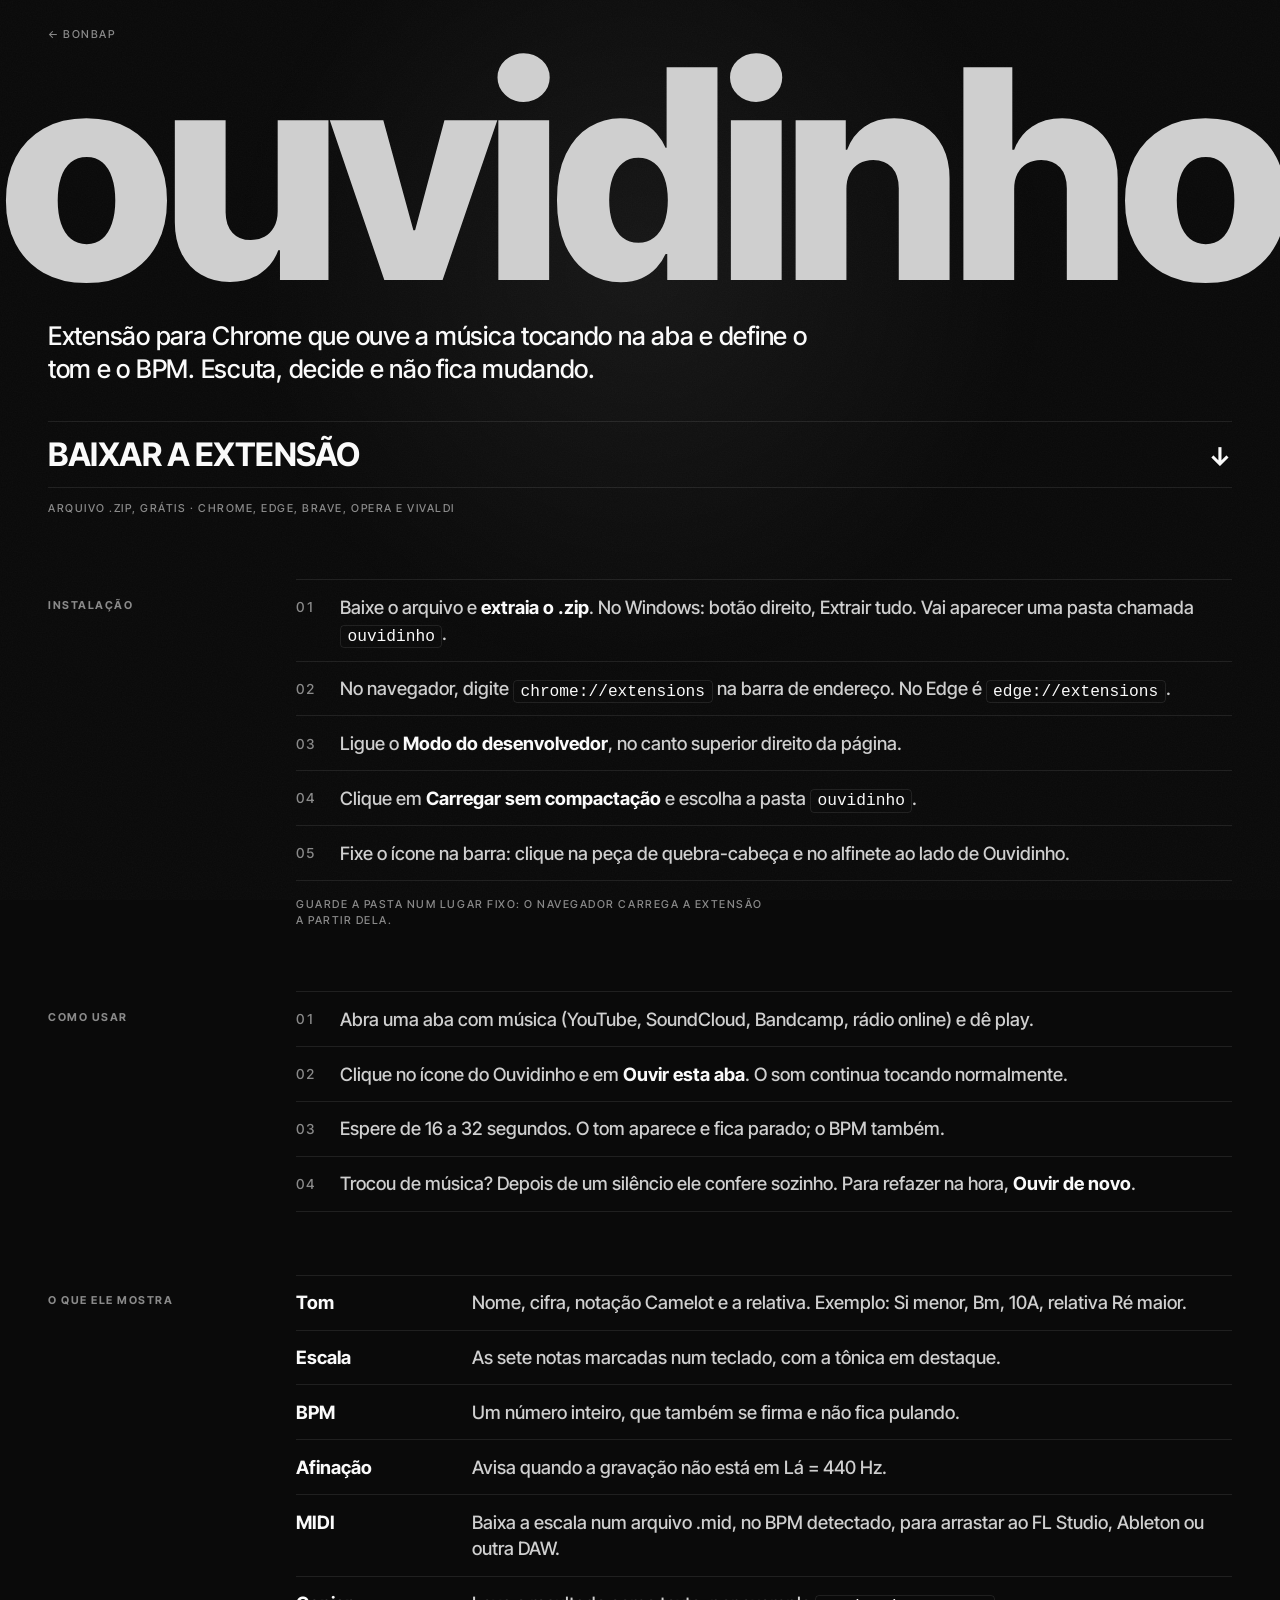
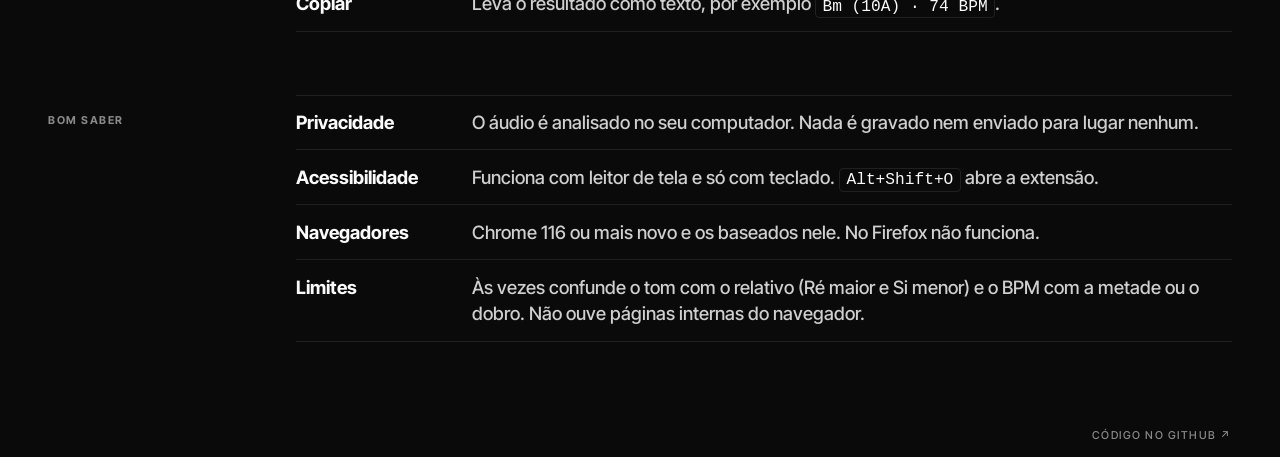
==== docs/index.html @ ad5f0a23 "Ouvidinho 1.1.0: define o tom e o BPM do áudio da aba Extensão para Chrome que escuta a aba por 8 co" ====
<!doctype html>
<html lang="pt-BR">
<head>
<meta charset="utf-8">
<meta name="viewport" content="width=device-width, initial-scale=1">
<meta name="theme-color" content="#0a0a0a">
<title>ouvidinho — bonbap</title>
<meta name="description" content="Extensão para Chrome que ouve a música da aba e define o tom e o BPM. Download e manual de instalação.">
<link rel="canonical" href="https://bonbap.com.br/ouvidinho/">
<meta property="og:type" content="website">
<meta property="og:title" content="ouvidinho — bonbap">
<meta property="og:description" content="Extensão para Chrome que ouve a música da aba e define o tom e o BPM.">
<meta property="og:url" content="https://bonbap.com.br/ouvidinho/">
<meta property="og:locale" content="pt_BR">
<link rel="icon" href="data:image/svg+xml,<svg xmlns='http://www.w3.org/2000/svg' viewBox='0 0 32 32'><rect width='32' height='32' rx='7' fill='%231c1c1c'/><g stroke-width='2.8' stroke-linecap='round'><path d='M6.4 13v6M11.2 10v12M20.8 10v12M25.6 13v6' stroke='%23f2f2ee'/><path d='M16 6.8v18.4' stroke='%23f76b1c'/></g></svg>">
<link rel="preconnect" href="https://fonts.googleapis.com">
<link rel="preconnect" href="https://fonts.gstatic.com" crossorigin>
<link rel="stylesheet" href="https://fonts.googleapis.com/css2?family=Inter+Tight:wght@500;700;800&display=swap">

<style>
:root {
  color-scheme: dark;
  --bg: #0a0a0a;
  --fg: #fafafa;
  --solid: #cfcfcf;
  --dim: #464646;
  --muted: #8a8a8a;
  --line: rgba(255, 255, 255, .09);
  --pad: clamp(1.25rem, 4vw, 3rem);
  --ease: cubic-bezier(.22, 1, .36, 1);
}

*, *::before, *::after { box-sizing: border-box; }

body {
  margin: 0;
  min-height: 100svh;
  display: flex;
  flex-direction: column;
  background: var(--bg);
  color: var(--fg);
  font: 500 16px/1.5 "Inter Tight", ui-sans-serif, system-ui, -apple-system, "Segoe UI", sans-serif;
  -webkit-font-smoothing: antialiased;
  overflow-x: hidden;
}

.layer { position: fixed; inset: 0; pointer-events: none; z-index: -1; }

.layer--glow {
  background: radial-gradient(42rem 42rem at var(--mx, 50%) var(--my, 30%),
              rgba(255, 255, 255, .055), transparent 62%);
}

.layer--grain {
  opacity: .035;
  background-image: url("data:image/svg+xml,<svg xmlns='http://www.w3.org/2000/svg' width='160' height='160'><filter id='n'><feTurbulence type='fractalNoise' baseFrequency='.8' numOctaves='3'/><feColorMatrix type='saturate' values='0'/></filter><rect width='160' height='160' filter='url(%23n)'/></svg>");
}

.small {
  font-size: .68rem;
  font-weight: 500;
  letter-spacing: .14em;
  text-transform: uppercase;
  color: var(--muted);
}

a.small {
  text-decoration: none;
  transition: color .3s ease;
}

a.small:hover, a.small:focus-visible { color: var(--fg); }

.top { padding: clamp(.9rem, 2.2vh, 1.6rem) var(--pad) 0; }

main { flex: 1; }

.mark {
  padding: clamp(.75rem, 2.5vh, 2.5rem) 0 0;
  overflow: hidden;
}

.mark h1 {
  display: block;
  width: max-content;
  margin: 0;
  white-space: nowrap;
  line-height: .74;
  letter-spacing: -.035em;
  font-size: 21vw;
  font-weight: 800;
  color: var(--solid);
}

.lede {
  max-width: 34em;
  margin: clamp(1.5rem, 4vh, 3rem) 0 0;
  padding: 0 var(--pad);
  font-size: clamp(1.15rem, 2.2vw, 1.6rem);
  line-height: 1.3;
  letter-spacing: -.01em;
}

.get {
  margin-top: clamp(1.5rem, 4vh, 3rem);
  padding: 0 var(--pad);
}

.door {
  display: flex;
  align-items: baseline;
  justify-content: space-between;
  gap: 1.5rem;
  padding: clamp(.8rem, 1.6vh, 1.4rem) 0;
  border-top: 1px solid var(--line);
  border-bottom: 1px solid var(--line);
  color: var(--fg);
  text-decoration: none;
  font-size: clamp(1.05rem, min(3vw, 3.6vh), 2.05rem);
  line-height: 1.1;
  font-weight: 700;
  letter-spacing: -.015em;
  text-transform: uppercase;
}

.door:focus-visible { outline: none; }
.door:focus-visible .label { text-decoration: underline; text-underline-offset: .35em; }

.label { transition: transform .5s var(--ease); }
.door:hover .label, .door:focus-visible .label { transform: translateX(clamp(4px, .8vw, 12px)); }

.arr {
  flex: none;
  font-size: .8em;
  transition: transform .5s var(--ease);
}

.door:hover .arr, .door:focus-visible .arr { transform: translateY(.2em); }

.get .small { margin: .75rem 0 0; }

.block {
  display: grid;
  grid-template-columns: minmax(0, 14rem) minmax(0, 1fr);
  gap: 1.5rem;
  padding: clamp(2.25rem, 7vh, 4.5rem) var(--pad) 0;
}

.block h2 {
  margin: 0;
  padding-top: 1.1rem;
  font-weight: 700;
}

.rows {
  margin: 0;
  padding: 0;
  list-style: none;
  counter-reset: step;
  border-bottom: 1px solid var(--line);
}

.rows li {
  display: grid;
  grid-template-columns: 2.75rem minmax(0, 1fr);
  padding: .85rem 0;
  border-top: 1px solid var(--line);
  color: var(--solid);
  font-size: clamp(1rem, 1.5vw, 1.15rem);
  line-height: 1.45;
}

ol.rows li::before {
  counter-increment: step;
  content: counter(step, decimal-leading-zero);
  padding-top: .25em;
  color: var(--muted);
  font-size: .75em;
  font-variant-numeric: tabular-nums;
  letter-spacing: .08em;
}

ul.rows li { grid-template-columns: minmax(6.5rem, 10rem) minmax(0, 1fr); gap: 1rem; }

.rows b, .rows strong {
  color: var(--fg);
  font-weight: 700;
}

code {
  padding: .1em .4em;
  border: 1px solid var(--line);
  border-radius: 4px;
  color: var(--fg);
  font: .88em/1 ui-monospace, "Cascadia Mono", Consolas, Menlo, monospace;
  white-space: nowrap;
}

.block p {
  max-width: 44em;
  margin: .9rem 0 0;
}

footer {
  display: flex;
  justify-content: flex-end;
  margin-top: clamp(2.5rem, 8vh, 5rem);
  padding: clamp(.6rem, 1.5vh, 1.4rem) var(--pad);
}

:focus-visible { outline: 2px solid var(--muted); outline-offset: 3px; }

@media (max-width: 47.999rem) {
  .block { grid-template-columns: minmax(0, 1fr); gap: .25rem; }
  .block h2 { padding: 0 0 .6rem; }
  ul.rows li { grid-template-columns: minmax(0, 1fr); gap: .1rem; }
}

@media (prefers-reduced-motion: no-preference) {
  .reveal { animation: rise 1s var(--ease) backwards; animation-delay: var(--d, 0s); }
  @keyframes rise { from { opacity: 0; transform: translateY(14px); } to { opacity: 1; transform: none; } }
}
</style>
</head>

<body>
  <div class="layer layer--glow"></div>
  <div class="layer layer--grain"></div>

  <header class="top">
    <a class="small" href="https://bonbap.com.br/">&larr; bonbap</a>
  </header>

  <main>
    <div class="mark reveal">
      <h1 data-fit>ouvidinho</h1>
    </div>

    <p class="lede reveal" style="--d:.15s">
      Extensão para Chrome que ouve a música tocando na aba e define o tom e o BPM.
      Escuta, decide e não fica mudando.
    </p>

    <div class="get reveal" style="--d:.25s">
      <a class="door" href="https://github.com/henribon/ouvidinho/releases/latest/download/ouvidinho.zip">
        <span class="label">Baixar a extensão</span>
        <span class="arr" aria-hidden="true">&#8595;</span>
      </a>
      <p class="small">Arquivo .zip, grátis &middot; Chrome, Edge, Brave, Opera e Vivaldi</p>
    </div>

    <section class="block" aria-labelledby="instalar">
      <h2 class="small" id="instalar">Instalação</h2>
      <div>
        <ol class="rows">
          <li><span>Baixe o arquivo e <strong>extraia o .zip</strong>. No Windows: botão direito, Extrair tudo. Vai aparecer uma pasta chamada <code>ouvidinho</code>.</span></li>
          <li><span>No navegador, digite <code>chrome://extensions</code> na barra de endereço. No Edge é <code>edge://extensions</code>.</span></li>
          <li><span>Ligue o <strong>Modo do desenvolvedor</strong>, no canto superior direito da página.</span></li>
          <li><span>Clique em <strong>Carregar sem compactação</strong> e escolha a pasta <code>ouvidinho</code>.</span></li>
          <li><span>Fixe o ícone na barra: clique na peça de quebra-cabeça e no alfinete ao lado de Ouvidinho.</span></li>
        </ol>
        <p class="small">Guarde a pasta num lugar fixo: o navegador carrega a extensão a partir dela.</p>
      </div>
    </section>

    <section class="block" aria-labelledby="usar">
      <h2 class="small" id="usar">Como usar</h2>
      <ol class="rows">
        <li><span>Abra uma aba com música (YouTube, SoundCloud, Bandcamp, rádio online) e dê play.</span></li>
        <li><span>Clique no ícone do Ouvidinho e em <strong>Ouvir esta aba</strong>. O som continua tocando normalmente.</span></li>
        <li><span>Espere de 16 a 32 segundos. O tom aparece e fica parado; o BPM também.</span></li>
        <li><span>Trocou de música? Depois de um silêncio ele confere sozinho. Para refazer na hora, <strong>Ouvir de novo</strong>.</span></li>
      </ol>
    </section>

    <section class="block" aria-labelledby="mostra">
      <h2 class="small" id="mostra">O que ele mostra</h2>
      <ul class="rows">
        <li><b>Tom</b><span>Nome, cifra, notação Camelot e a relativa. Exemplo: Si menor, Bm, 10A, relativa Ré maior.</span></li>
        <li><b>Escala</b><span>As sete notas marcadas num teclado, com a tônica em destaque.</span></li>
        <li><b>BPM</b><span>Um número inteiro, que também se firma e não fica pulando.</span></li>
        <li><b>Afinação</b><span>Avisa quando a gravação não está em Lá = 440 Hz.</span></li>
        <li><b>MIDI</b><span>Baixa a escala num arquivo .mid, no BPM detectado, para arrastar ao FL Studio, Ableton ou outra DAW.</span></li>
        <li><b>Copiar</b><span>Leva o resultado como texto, por exemplo <code>Bm (10A) · 74 BPM</code>.</span></li>
      </ul>
    </section>

    <section class="block" aria-labelledby="saber">
      <h2 class="small" id="saber">Bom saber</h2>
      <ul class="rows">
        <li><b>Privacidade</b><span>O áudio é analisado no seu computador. Nada é gravado nem enviado para lugar nenhum.</span></li>
        <li><b>Acessibilidade</b><span>Funciona com leitor de tela e só com teclado. <code>Alt+Shift+O</code> abre a extensão.</span></li>
        <li><b>Navegadores</b><span>Chrome 116 ou mais novo e os baseados nele. No Firefox não funciona.</span></li>
        <li><b>Limites</b><span>Às vezes confunde o tom com o relativo (Ré maior e Si menor) e o BPM com a metade ou o dobro. Não ouve páginas internas do navegador.</span></li>
      </ul>
    </section>
  </main>

  <footer>
    <a class="small" href="https://github.com/henribon/ouvidinho">código no github &#8599;</a>
  </footer>

<script>
(() => {
  const BASE_FONT_SIZE = 200;
  const GLOW_EASING = .07;
  const GLOW_REST_DISTANCE = .1;

  const title = document.querySelector('[data-fit]');
  const glow = document.querySelector('.layer--glow');

  const fitTitle = () => {
    const available = title.parentElement.clientWidth;
    title.style.fontSize = `${BASE_FONT_SIZE}px`;
    const natural = title.getBoundingClientRect().width;
    if (available && natural) title.style.fontSize = `${(BASE_FONT_SIZE * available / natural).toFixed(2)}px`;
  };

  const oncePerFrame = (task) => {
    let scheduled = false;
    return () => {
      if (scheduled) return;
      scheduled = true;
      requestAnimationFrame(() => {
        scheduled = false;
        task();
      });
    };
  };

  const followPointer = () => {
    const target = { x: 50, y: 30 };
    const current = { x: 50, y: 30 };
    let frame = null;

    const step = () => {
      current.x += (target.x - current.x) * GLOW_EASING;
      current.y += (target.y - current.y) * GLOW_EASING;
      glow.style.setProperty('--mx', `${current.x.toFixed(2)}%`);
      glow.style.setProperty('--my', `${current.y.toFixed(2)}%`);
      const moving = Math.abs(target.x - current.x) > GLOW_REST_DISTANCE || Math.abs(target.y - current.y) > GLOW_REST_DISTANCE;
      frame = moving ? requestAnimationFrame(step) : null;
    };

    addEventListener('pointermove', (event) => {
      target.x = event.clientX / innerWidth * 100;
      target.y = event.clientY / innerHeight * 100;
      if (!frame) frame = requestAnimationFrame(step);
    }, { passive: true });
  };

  fitTitle();
  document.fonts?.ready.then(fitTitle);
  addEventListener('resize', oncePerFrame(fitTitle));
  followPointer();
})();
</script>
</body>
</html>
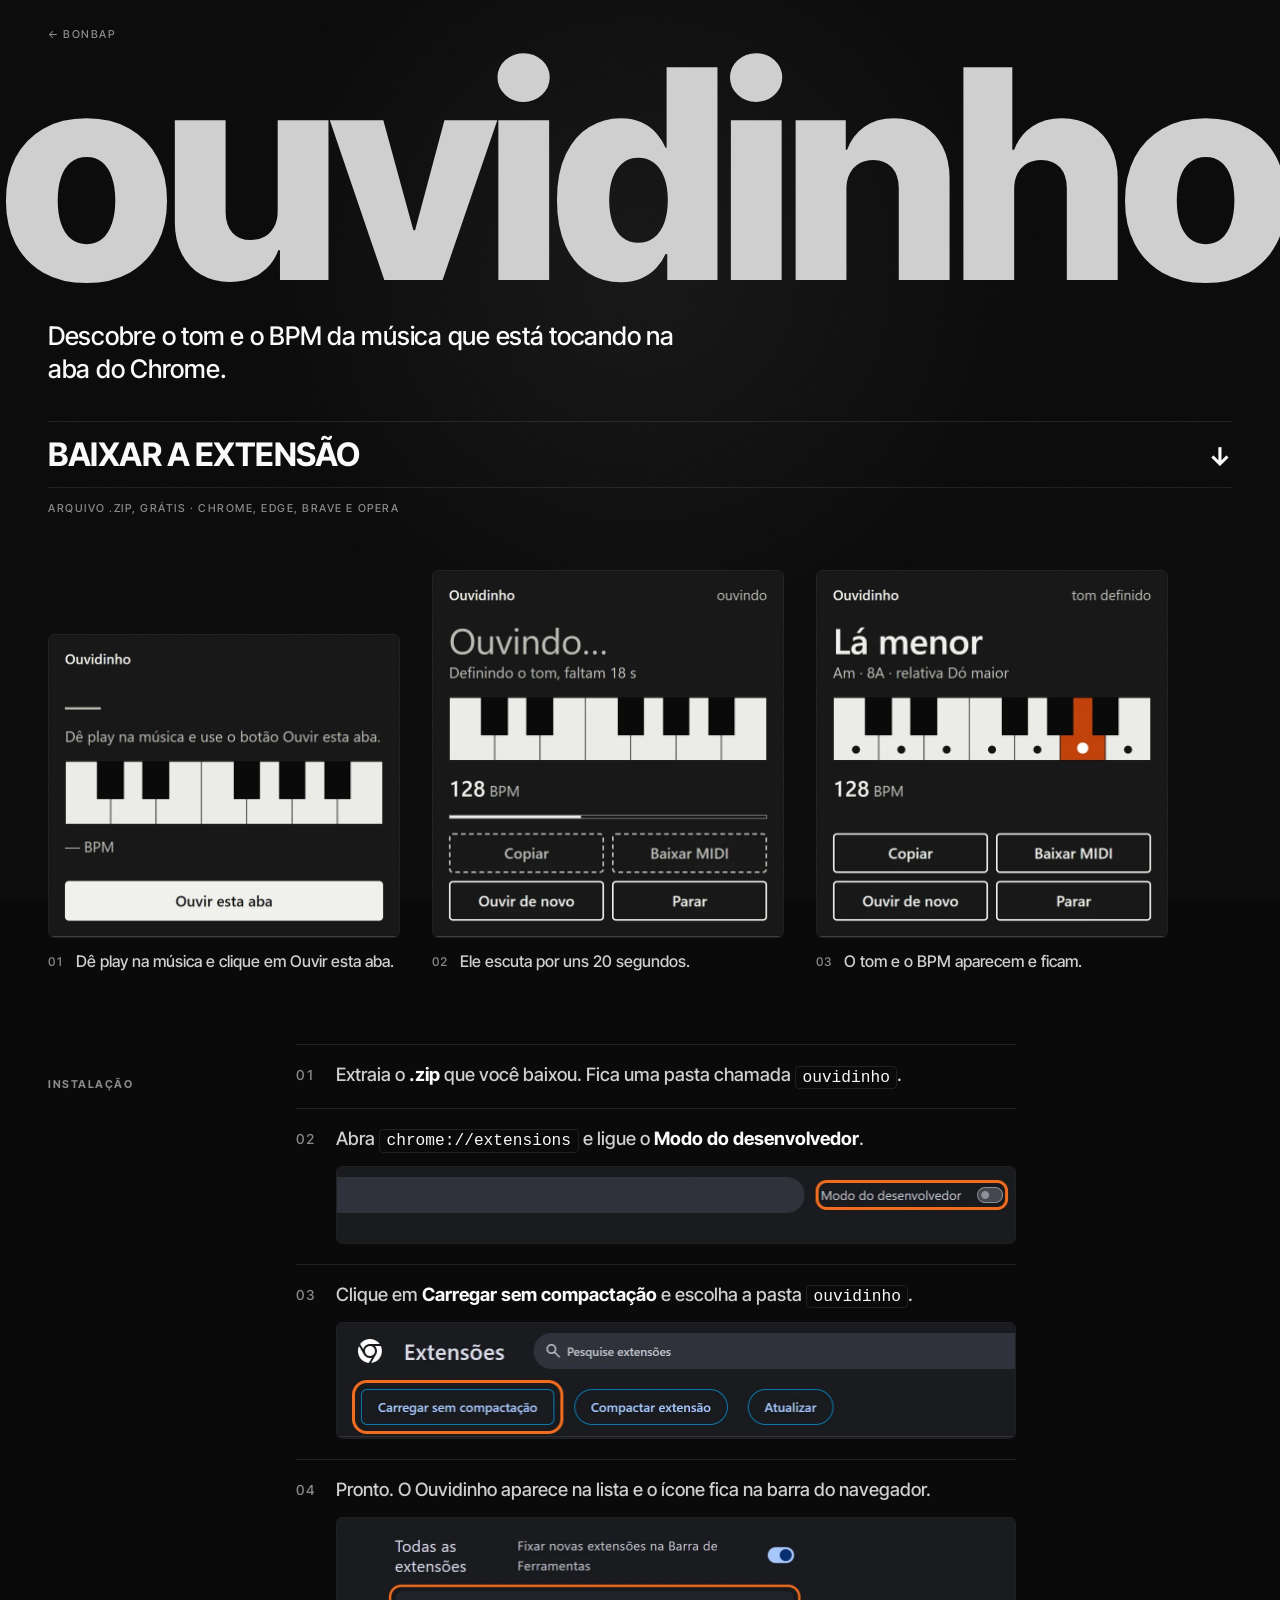
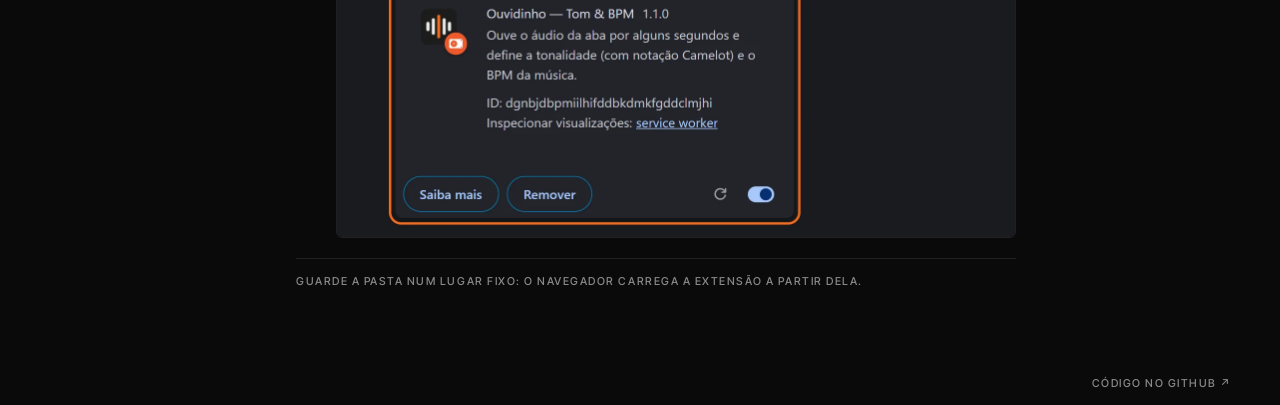
==== commit 2333fc8d: "Página mais enxuta, com imagens do plugin e prints da instalação A página de download ficou só com o" ====
--- a/docs/index.html
+++ b/docs/index.html
@@ -5,12 +5,13 @@
 <meta name="viewport" content="width=device-width, initial-scale=1">
 <meta name="theme-color" content="#0a0a0a">
 <title>ouvidinho — bonbap</title>
-<meta name="description" content="Extensão para Chrome que ouve a música da aba e define o tom e o BPM. Download e manual de instalação.">
+<meta name="description" content="Extensão para Chrome que descobre o tom e o BPM da música que está tocando na aba. Download e instalação passo a passo.">
 <link rel="canonical" href="https://bonbap.com.br/ouvidinho/">
 <meta property="og:type" content="website">
 <meta property="og:title" content="ouvidinho — bonbap">
-<meta property="og:description" content="Extensão para Chrome que ouve a música da aba e define o tom e o BPM.">
+<meta property="og:description" content="Descobre o tom e o BPM da música que está tocando na aba do Chrome.">
 <meta property="og:url" content="https://bonbap.com.br/ouvidinho/">
+<meta property="og:image" content="https://bonbap.com.br/ouvidinho/img/popup-definido.webp">
 <meta property="og:locale" content="pt_BR">
 <link rel="icon" href="data:image/svg+xml,<svg xmlns='http://www.w3.org/2000/svg' viewBox='0 0 32 32'><rect width='32' height='32' rx='7' fill='%231c1c1c'/><g stroke-width='2.8' stroke-linecap='round'><path d='M6.4 13v6M11.2 10v12M20.8 10v12M25.6 13v6' stroke='%23f2f2ee'/><path d='M16 6.8v18.4' stroke='%23f76b1c'/></g></svg>">
 <link rel="preconnect" href="https://fonts.googleapis.com">
@@ -23,7 +24,6 @@
   --bg: #0a0a0a;
   --fg: #fafafa;
   --solid: #cfcfcf;
-  --dim: #464646;
   --muted: #8a8a8a;
   --line: rgba(255, 255, 255, .09);
   --pad: clamp(1.25rem, 4vw, 3rem);
@@ -44,6 +44,14 @@
   overflow-x: hidden;
 }
 
+img {
+  display: block;
+  max-width: 100%;
+  height: auto;
+  border: 1px solid var(--line);
+  border-radius: 6px;
+}
+
 .layer { position: fixed; inset: 0; pointer-events: none; z-index: -1; }
 
 .layer--glow {
@@ -57,6 +65,7 @@
 }
 
 .small {
+  margin: 0;
   font-size: .68rem;
   font-weight: 500;
   letter-spacing: .14em;
@@ -93,7 +102,7 @@
 }
 
 .lede {
-  max-width: 34em;
+  max-width: 30em;
   margin: clamp(1.5rem, 4vh, 3rem) 0 0;
   padding: 0 var(--pad);
   font-size: clamp(1.15rem, 2.2vw, 1.6rem);
@@ -137,52 +146,68 @@
 
 .door:hover .arr, .door:focus-visible .arr { transform: translateY(.2em); }
 
-.get .small { margin: .75rem 0 0; }
+.get .small { margin-top: .75rem; }
+
+.shots {
+  display: grid;
+  grid-template-columns: repeat(3, minmax(0, 22rem));
+  gap: clamp(1rem, 2.5vw, 2rem);
+  align-items: end;
+  margin: clamp(2rem, 6vh, 4rem) 0 0;
+  padding: 0 var(--pad);
+}
+
+figure { margin: 0; }
+
+figcaption {
+  display: flex;
+  gap: .75rem;
+  margin-top: .8rem;
+  color: var(--solid);
+  line-height: 1.35;
+}
+
+.n {
+  flex: none;
+  padding-top: .3em;
+  color: var(--muted);
+  font-size: .75em;
+  font-variant-numeric: tabular-nums;
+  letter-spacing: .08em;
+}
 
 .block {
   display: grid;
   grid-template-columns: minmax(0, 14rem) minmax(0, 1fr);
   gap: 1.5rem;
-  padding: clamp(2.25rem, 7vh, 4.5rem) var(--pad) 0;
-}
-
-.block h2 {
-  margin: 0;
-  padding-top: 1.1rem;
-  font-weight: 700;
-}
-
-.rows {
+  padding: clamp(2.5rem, 8vh, 5rem) var(--pad) 0;
+}
+
+.block h2 { padding-top: 1.1rem; font-weight: 700; }
+
+.steps {
+  max-width: 45rem;
   margin: 0;
   padding: 0;
   list-style: none;
-  counter-reset: step;
   border-bottom: 1px solid var(--line);
 }
 
-.rows li {
+.steps li {
   display: grid;
-  grid-template-columns: 2.75rem minmax(0, 1fr);
-  padding: .85rem 0;
+  grid-template-columns: 2.5rem minmax(0, 1fr);
+  padding: 1rem 0 1.25rem;
   border-top: 1px solid var(--line);
   color: var(--solid);
   font-size: clamp(1rem, 1.5vw, 1.15rem);
   line-height: 1.45;
 }
 
-ol.rows li::before {
-  counter-increment: step;
-  content: counter(step, decimal-leading-zero);
-  padding-top: .25em;
-  color: var(--muted);
-  font-size: .75em;
-  font-variant-numeric: tabular-nums;
-  letter-spacing: .08em;
-}
-
-ul.rows li { grid-template-columns: minmax(6.5rem, 10rem) minmax(0, 1fr); gap: 1rem; }
-
-.rows b, .rows strong {
+.steps p { margin: 0; }
+
+.steps img { margin-top: .9rem; }
+
+.steps strong {
   color: var(--fg);
   font-weight: 700;
 }
@@ -196,10 +221,7 @@
   white-space: nowrap;
 }
 
-.block p {
-  max-width: 44em;
-  margin: .9rem 0 0;
-}
+.block .small { margin-top: .9rem; }
 
 footer {
   display: flex;
@@ -211,9 +233,9 @@
 :focus-visible { outline: 2px solid var(--muted); outline-offset: 3px; }
 
 @media (max-width: 47.999rem) {
+  .shots { grid-template-columns: minmax(0, 22rem); }
   .block { grid-template-columns: minmax(0, 1fr); gap: .25rem; }
   .block h2 { padding: 0 0 .6rem; }
-  ul.rows li { grid-template-columns: minmax(0, 1fr); gap: .1rem; }
 }
 
 @media (prefers-reduced-motion: no-preference) {
@@ -237,8 +259,7 @@
     </div>
 
     <p class="lede reveal" style="--d:.15s">
-      Extensão para Chrome que ouve a música tocando na aba e define o tom e o BPM.
-      Escuta, decide e não fica mudando.
+      Descobre o tom e o BPM da música que está tocando na aba do Chrome.
     </p>
 
     <div class="get reveal" style="--d:.25s">
@@ -246,53 +267,56 @@
         <span class="label">Baixar a extensão</span>
         <span class="arr" aria-hidden="true">&#8595;</span>
       </a>
-      <p class="small">Arquivo .zip, grátis &middot; Chrome, Edge, Brave, Opera e Vivaldi</p>
+      <p class="small">Arquivo .zip, grátis &middot; Chrome, Edge, Brave e Opera</p>
+    </div>
+
+    <div class="shots reveal" style="--d:.35s">
+      <figure>
+        <img src="img/popup-idle.webp" width="704" height="608" alt="Janela do Ouvidinho com o botão Ouvir esta aba.">
+        <figcaption><span class="n">01</span><span>Dê play na música e clique em Ouvir esta aba.</span></figcaption>
+      </figure>
+      <figure>
+        <img src="img/popup-ouvindo.webp" width="704" height="736" alt="Ouvidinho ouvindo: definindo o tom, faltam 18 segundos.">
+        <figcaption><span class="n">02</span><span>Ele escuta por uns 20 segundos.</span></figcaption>
+      </figure>
+      <figure>
+        <img src="img/popup-definido.webp" width="704" height="736" alt="Tom definido: Lá menor, 128 BPM, com a escala marcada no teclado.">
+        <figcaption><span class="n">03</span><span>O tom e o BPM aparecem e ficam.</span></figcaption>
+      </figure>
     </div>
 
     <section class="block" aria-labelledby="instalar">
       <h2 class="small" id="instalar">Instalação</h2>
       <div>
-        <ol class="rows">
-          <li><span>Baixe o arquivo e <strong>extraia o .zip</strong>. No Windows: botão direito, Extrair tudo. Vai aparecer uma pasta chamada <code>ouvidinho</code>.</span></li>
-          <li><span>No navegador, digite <code>chrome://extensions</code> na barra de endereço. No Edge é <code>edge://extensions</code>.</span></li>
-          <li><span>Ligue o <strong>Modo do desenvolvedor</strong>, no canto superior direito da página.</span></li>
-          <li><span>Clique em <strong>Carregar sem compactação</strong> e escolha a pasta <code>ouvidinho</code>.</span></li>
-          <li><span>Fixe o ícone na barra: clique na peça de quebra-cabeça e no alfinete ao lado de Ouvidinho.</span></li>
+        <ol class="steps">
+          <li>
+            <span class="n">01</span>
+            <p>Extraia o <strong>.zip</strong> que você baixou. Fica uma pasta chamada <code>ouvidinho</code>.</p>
+          </li>
+          <li>
+            <span class="n">02</span>
+            <div>
+              <p>Abra <code>chrome://extensions</code> e ligue o <strong>Modo do desenvolvedor</strong>.</p>
+              <img src="img/instalar-modo-desenvolvedor.webp" width="1360" height="152" loading="lazy" decoding="async" alt="Canto superior direito da página de extensões, com o interruptor Modo do desenvolvedor em destaque.">
+            </div>
+          </li>
+          <li>
+            <span class="n">03</span>
+            <div>
+              <p>Clique em <strong>Carregar sem compactação</strong> e escolha a pasta <code>ouvidinho</code>.</p>
+              <img src="img/instalar-carregar.webp" width="1360" height="230" loading="lazy" decoding="async" alt="Página de extensões com o botão Carregar sem compactação em destaque, no canto superior esquerdo.">
+            </div>
+          </li>
+          <li>
+            <span class="n">04</span>
+            <div>
+              <p>Pronto. O Ouvidinho aparece na lista e o ícone fica na barra do navegador.</p>
+              <img src="img/instalar-pronto.webp" width="1360" height="640" loading="lazy" decoding="async" alt="Cartão do Ouvidinho, versão 1.1.0, na lista de extensões instaladas.">
+            </div>
+          </li>
         </ol>
         <p class="small">Guarde a pasta num lugar fixo: o navegador carrega a extensão a partir dela.</p>
       </div>
-    </section>
-
-    <section class="block" aria-labelledby="usar">
-      <h2 class="small" id="usar">Como usar</h2>
-      <ol class="rows">
-        <li><span>Abra uma aba com música (YouTube, SoundCloud, Bandcamp, rádio online) e dê play.</span></li>
-        <li><span>Clique no ícone do Ouvidinho e em <strong>Ouvir esta aba</strong>. O som continua tocando normalmente.</span></li>
-        <li><span>Espere de 16 a 32 segundos. O tom aparece e fica parado; o BPM também.</span></li>
-        <li><span>Trocou de música? Depois de um silêncio ele confere sozinho. Para refazer na hora, <strong>Ouvir de novo</strong>.</span></li>
-      </ol>
-    </section>
-
-    <section class="block" aria-labelledby="mostra">
-      <h2 class="small" id="mostra">O que ele mostra</h2>
-      <ul class="rows">
-        <li><b>Tom</b><span>Nome, cifra, notação Camelot e a relativa. Exemplo: Si menor, Bm, 10A, relativa Ré maior.</span></li>
-        <li><b>Escala</b><span>As sete notas marcadas num teclado, com a tônica em destaque.</span></li>
-        <li><b>BPM</b><span>Um número inteiro, que também se firma e não fica pulando.</span></li>
-        <li><b>Afinação</b><span>Avisa quando a gravação não está em Lá = 440 Hz.</span></li>
-        <li><b>MIDI</b><span>Baixa a escala num arquivo .mid, no BPM detectado, para arrastar ao FL Studio, Ableton ou outra DAW.</span></li>
-        <li><b>Copiar</b><span>Leva o resultado como texto, por exemplo <code>Bm (10A) · 74 BPM</code>.</span></li>
-      </ul>
-    </section>
-
-    <section class="block" aria-labelledby="saber">
-      <h2 class="small" id="saber">Bom saber</h2>
-      <ul class="rows">
-        <li><b>Privacidade</b><span>O áudio é analisado no seu computador. Nada é gravado nem enviado para lugar nenhum.</span></li>
-        <li><b>Acessibilidade</b><span>Funciona com leitor de tela e só com teclado. <code>Alt+Shift+O</code> abre a extensão.</span></li>
-        <li><b>Navegadores</b><span>Chrome 116 ou mais novo e os baseados nele. No Firefox não funciona.</span></li>
-        <li><b>Limites</b><span>Às vezes confunde o tom com o relativo (Ré maior e Si menor) e o BPM com a metade ou o dobro. Não ouve páginas internas do navegador.</span></li>
-      </ul>
     </section>
   </main>
 
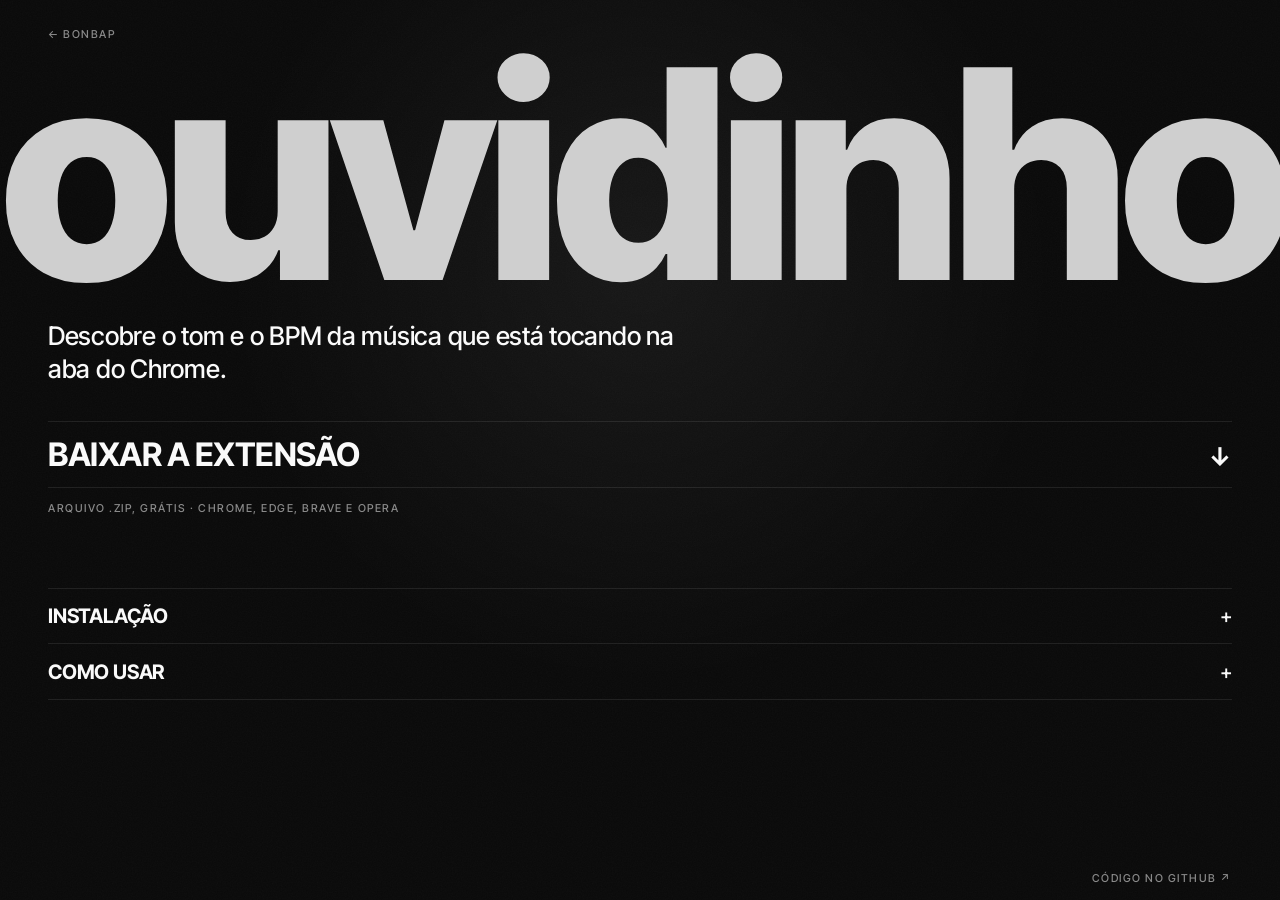
==== commit e0a1d8f0: "Instalação e Como usar viram seções de abrir e fechar Os três cartões lado a lado do "como usar" fic" ====
--- a/docs/index.html
+++ b/docs/index.html
@@ -11,8 +11,14 @@
 <meta property="og:title" content="ouvidinho — bonbap">
 <meta property="og:description" content="Descobre o tom e o BPM da música que está tocando na aba do Chrome.">
 <meta property="og:url" content="https://bonbap.com.br/ouvidinho/">
-<meta property="og:image" content="https://bonbap.com.br/ouvidinho/img/popup-definido.webp">
+<meta property="og:site_name" content="bonbap">
+<meta property="og:image" content="https://bonbap.com.br/ouvidinho/img/og.png">
+<meta property="og:image:type" content="image/png">
+<meta property="og:image:width" content="1200">
+<meta property="og:image:height" content="630">
+<meta property="og:image:alt" content="Ouvidinho mostrando o tom definido: Lá menor, 128 BPM, com a escala marcada no teclado.">
 <meta property="og:locale" content="pt_BR">
+<meta name="twitter:card" content="summary_large_image">
 <link rel="icon" href="data:image/svg+xml,<svg xmlns='http://www.w3.org/2000/svg' viewBox='0 0 32 32'><rect width='32' height='32' rx='7' fill='%231c1c1c'/><g stroke-width='2.8' stroke-linecap='round'><path d='M6.4 13v6M11.2 10v12M20.8 10v12M25.6 13v6' stroke='%23f2f2ee'/><path d='M16 6.8v18.4' stroke='%23f76b1c'/></g></svg>">
 <link rel="preconnect" href="https://fonts.googleapis.com">
 <link rel="preconnect" href="https://fonts.gstatic.com" crossorigin>
@@ -136,7 +142,9 @@
 .door:focus-visible .label { text-decoration: underline; text-underline-offset: .35em; }
 
 .label { transition: transform .5s var(--ease); }
-.door:hover .label, .door:focus-visible .label { transform: translateX(clamp(4px, .8vw, 12px)); }
+
+.door:hover .label, .door:focus-visible .label,
+.fold summary:hover .label, .fold summary:focus-visible .label { transform: translateX(clamp(4px, .8vw, 12px)); }
 
 .arr {
   flex: none;
@@ -148,23 +156,47 @@
 
 .get .small { margin-top: .75rem; }
 
-.shots {
-  display: grid;
-  grid-template-columns: repeat(3, minmax(0, 22rem));
-  gap: clamp(1rem, 2.5vw, 2rem);
-  align-items: end;
-  margin: clamp(2rem, 6vh, 4rem) 0 0;
+.folds {
+  margin-top: clamp(2.5rem, 8vh, 5rem);
   padding: 0 var(--pad);
 }
 
-figure { margin: 0; }
-
-figcaption {
+.fold { border-top: 1px solid var(--line); }
+.fold:last-child { border-bottom: 1px solid var(--line); }
+
+.fold summary {
   display: flex;
-  gap: .75rem;
-  margin-top: .8rem;
-  color: var(--solid);
-  line-height: 1.35;
+  align-items: baseline;
+  justify-content: space-between;
+  gap: 1.5rem;
+  padding: clamp(.9rem, 1.8vh, 1.3rem) 0;
+  list-style: none;
+  cursor: pointer;
+  font-size: clamp(1rem, 1.6vw, 1.25rem);
+  line-height: 1.1;
+  font-weight: 700;
+  letter-spacing: -.01em;
+  text-transform: uppercase;
+}
+
+.fold summary::-webkit-details-marker { display: none; }
+.fold summary:focus-visible { outline: none; }
+.fold summary:focus-visible .label { text-decoration: underline; text-underline-offset: .35em; }
+
+.fold h2 { margin: 0; font: inherit; }
+
+.sign {
+  flex: none;
+  font-weight: 500;
+  transition: transform .5s var(--ease);
+}
+
+.fold[open] .sign { transform: rotate(45deg); }
+
+.fold-body {
+  max-width: 45rem;
+  margin-left: 15.5rem;
+  padding-bottom: clamp(1.5rem, 4vh, 2.5rem);
 }
 
 .n {
@@ -176,36 +208,28 @@
   letter-spacing: .08em;
 }
 
-.block {
-  display: grid;
-  grid-template-columns: minmax(0, 14rem) minmax(0, 1fr);
-  gap: 1.5rem;
-  padding: clamp(2.5rem, 8vh, 5rem) var(--pad) 0;
-}
-
-.block h2 { padding-top: 1.1rem; font-weight: 700; }
-
 .steps {
-  max-width: 45rem;
   margin: 0;
   padding: 0;
   list-style: none;
-  border-bottom: 1px solid var(--line);
 }
 
 .steps li {
   display: grid;
   grid-template-columns: 2.5rem minmax(0, 1fr);
   padding: 1rem 0 1.25rem;
-  border-top: 1px solid var(--line);
   color: var(--solid);
   font-size: clamp(1rem, 1.5vw, 1.15rem);
   line-height: 1.45;
 }
 
+.steps li + li { border-top: 1px solid var(--line); }
+
 .steps p { margin: 0; }
 
 .steps img { margin-top: .9rem; }
+
+.steps .popup { width: min(100%, 20rem); }
 
 .steps strong {
   color: var(--fg);
@@ -221,7 +245,10 @@
   white-space: nowrap;
 }
 
-.block .small { margin-top: .9rem; }
+.fold-body .small {
+  padding-top: 1rem;
+  border-top: 1px solid var(--line);
+}
 
 footer {
   display: flex;
@@ -233,12 +260,20 @@
 :focus-visible { outline: 2px solid var(--muted); outline-offset: 3px; }
 
 @media (max-width: 47.999rem) {
-  .shots { grid-template-columns: minmax(0, 22rem); }
-  .block { grid-template-columns: minmax(0, 1fr); gap: .25rem; }
-  .block h2 { padding: 0 0 .6rem; }
+  .fold-body { margin-left: 0; }
 }
 
 @media (prefers-reduced-motion: no-preference) {
+  :root { interpolate-size: allow-keywords; }
+
+  .fold::details-content {
+    height: 0;
+    overflow: clip;
+    transition: height .5s var(--ease), content-visibility .5s allow-discrete;
+  }
+
+  .fold[open]::details-content { height: auto; }
+
   .reveal { animation: rise 1s var(--ease) backwards; animation-delay: var(--d, 0s); }
   @keyframes rise { from { opacity: 0; transform: translateY(14px); } to { opacity: 1; transform: none; } }
 }
@@ -270,54 +305,76 @@
       <p class="small">Arquivo .zip, grátis &middot; Chrome, Edge, Brave e Opera</p>
     </div>
 
-    <div class="shots reveal" style="--d:.35s">
-      <figure>
-        <img src="img/popup-idle.webp" width="704" height="608" alt="Janela do Ouvidinho com o botão Ouvir esta aba.">
-        <figcaption><span class="n">01</span><span>Dê play na música e clique em Ouvir esta aba.</span></figcaption>
-      </figure>
-      <figure>
-        <img src="img/popup-ouvindo.webp" width="704" height="736" alt="Ouvidinho ouvindo: definindo o tom, faltam 18 segundos.">
-        <figcaption><span class="n">02</span><span>Ele escuta por uns 20 segundos.</span></figcaption>
-      </figure>
-      <figure>
-        <img src="img/popup-definido.webp" width="704" height="736" alt="Tom definido: Lá menor, 128 BPM, com a escala marcada no teclado.">
-        <figcaption><span class="n">03</span><span>O tom e o BPM aparecem e ficam.</span></figcaption>
-      </figure>
+    <div class="folds reveal" style="--d:.35s">
+      <details class="fold">
+        <summary>
+          <h2 class="label">Instalação</h2>
+          <span class="sign" aria-hidden="true">+</span>
+        </summary>
+        <div class="fold-body">
+          <ol class="steps">
+            <li>
+              <span class="n">01</span>
+              <p>Extraia o <strong>.zip</strong> que você baixou. Fica uma pasta chamada <code>ouvidinho</code>.</p>
+            </li>
+            <li>
+              <span class="n">02</span>
+              <div>
+                <p>Abra <code>chrome://extensions</code> e ligue o <strong>Modo do desenvolvedor</strong>.</p>
+                <img src="img/instalar-modo-desenvolvedor.webp" width="1360" height="152" loading="lazy" decoding="async" alt="Canto superior direito da página de extensões, com o interruptor Modo do desenvolvedor em destaque.">
+              </div>
+            </li>
+            <li>
+              <span class="n">03</span>
+              <div>
+                <p>Clique em <strong>Carregar sem compactação</strong> e escolha a pasta <code>ouvidinho</code>.</p>
+                <img src="img/instalar-carregar.webp" width="1360" height="230" loading="lazy" decoding="async" alt="Página de extensões com o botão Carregar sem compactação em destaque, no canto superior esquerdo.">
+              </div>
+            </li>
+            <li>
+              <span class="n">04</span>
+              <div>
+                <p>Pronto. O Ouvidinho aparece na lista e o ícone fica na barra do navegador.</p>
+                <img src="img/instalar-pronto.webp" width="1360" height="640" loading="lazy" decoding="async" alt="Cartão do Ouvidinho, versão 1.1.0, na lista de extensões instaladas.">
+              </div>
+            </li>
+          </ol>
+          <p class="small">Guarde a pasta num lugar fixo: o navegador carrega a extensão a partir dela.</p>
+        </div>
+      </details>
+
+      <details class="fold">
+        <summary>
+          <h2 class="label">Como usar</h2>
+          <span class="sign" aria-hidden="true">+</span>
+        </summary>
+        <div class="fold-body">
+          <ol class="steps">
+            <li>
+              <span class="n">01</span>
+              <div>
+                <p>Dê play na música e clique em <strong>Ouvir esta aba</strong>.</p>
+                <img class="popup" src="img/popup-idle.webp" width="704" height="608" loading="lazy" decoding="async" alt="Janela do Ouvidinho com o botão Ouvir esta aba.">
+              </div>
+            </li>
+            <li>
+              <span class="n">02</span>
+              <div>
+                <p>Ele escuta por uns <strong>20 segundos</strong>.</p>
+                <img class="popup" src="img/popup-ouvindo.webp" width="704" height="736" loading="lazy" decoding="async" alt="Ouvidinho ouvindo: definindo o tom, faltam 18 segundos.">
+              </div>
+            </li>
+            <li>
+              <span class="n">03</span>
+              <div>
+                <p>O <strong>tom</strong> e o <strong>BPM</strong> aparecem e ficam.</p>
+                <img class="popup" src="img/popup-definido.webp" width="704" height="736" loading="lazy" decoding="async" alt="Tom definido: Lá menor, 128 BPM, com a escala marcada no teclado.">
+              </div>
+            </li>
+          </ol>
+        </div>
+      </details>
     </div>
-
-    <section class="block" aria-labelledby="instalar">
-      <h2 class="small" id="instalar">Instalação</h2>
-      <div>
-        <ol class="steps">
-          <li>
-            <span class="n">01</span>
-            <p>Extraia o <strong>.zip</strong> que você baixou. Fica uma pasta chamada <code>ouvidinho</code>.</p>
-          </li>
-          <li>
-            <span class="n">02</span>
-            <div>
-              <p>Abra <code>chrome://extensions</code> e ligue o <strong>Modo do desenvolvedor</strong>.</p>
-              <img src="img/instalar-modo-desenvolvedor.webp" width="1360" height="152" loading="lazy" decoding="async" alt="Canto superior direito da página de extensões, com o interruptor Modo do desenvolvedor em destaque.">
-            </div>
-          </li>
-          <li>
-            <span class="n">03</span>
-            <div>
-              <p>Clique em <strong>Carregar sem compactação</strong> e escolha a pasta <code>ouvidinho</code>.</p>
-              <img src="img/instalar-carregar.webp" width="1360" height="230" loading="lazy" decoding="async" alt="Página de extensões com o botão Carregar sem compactação em destaque, no canto superior esquerdo.">
-            </div>
-          </li>
-          <li>
-            <span class="n">04</span>
-            <div>
-              <p>Pronto. O Ouvidinho aparece na lista e o ícone fica na barra do navegador.</p>
-              <img src="img/instalar-pronto.webp" width="1360" height="640" loading="lazy" decoding="async" alt="Cartão do Ouvidinho, versão 1.1.0, na lista de extensões instaladas.">
-            </div>
-          </li>
-        </ol>
-        <p class="small">Guarde a pasta num lugar fixo: o navegador carrega a extensão a partir dela.</p>
-      </div>
-    </section>
   </main>
 
   <footer>
